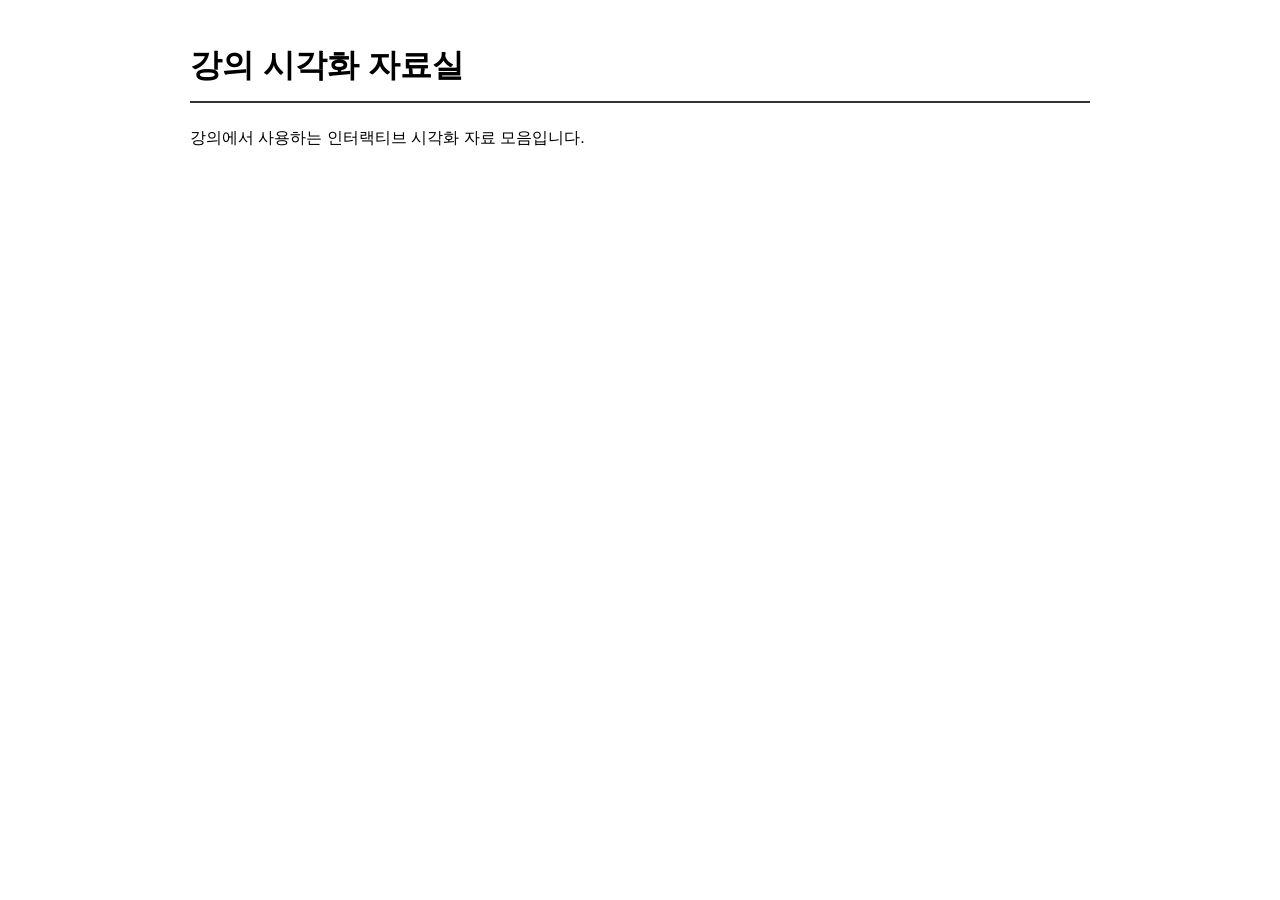
==== index.html @ 5ba2ddb5 "Initial site skeleton" ====
<!DOCTYPE html>
<html lang="ko">
<head>
<meta charset="UTF-8">
<meta name="viewport" content="width=device-width, initial-scale=1.0">
<title>강의 시각화 자료실</title>
<style>
  body { font-family: -apple-system, sans-serif; max-width: 900px; margin: 40px auto; padding: 0 20px; line-height: 1.6; }
  h1 { border-bottom: 2px solid #333; padding-bottom: 10px; }
  .card-grid { display: grid; grid-template-columns: repeat(auto-fill, minmax(220px, 1fr)); gap: 16px; margin-top: 24px; }
  .card { border: 1px solid #ddd; border-radius: 8px; padding: 16px; text-decoration: none; color: inherit; }
  .card:hover { background: #f5f5f5; }
</style>
</head>
<body>
  <h1>강의 시각화 자료실</h1>
  <p>강의에서 사용하는 인터랙티브 시각화 자료 모음입니다.</p>
  <div class="card-grid">
    <!-- 자료 추가 시 여기에 카드 추가 -->
  </div>
</body>
</html>
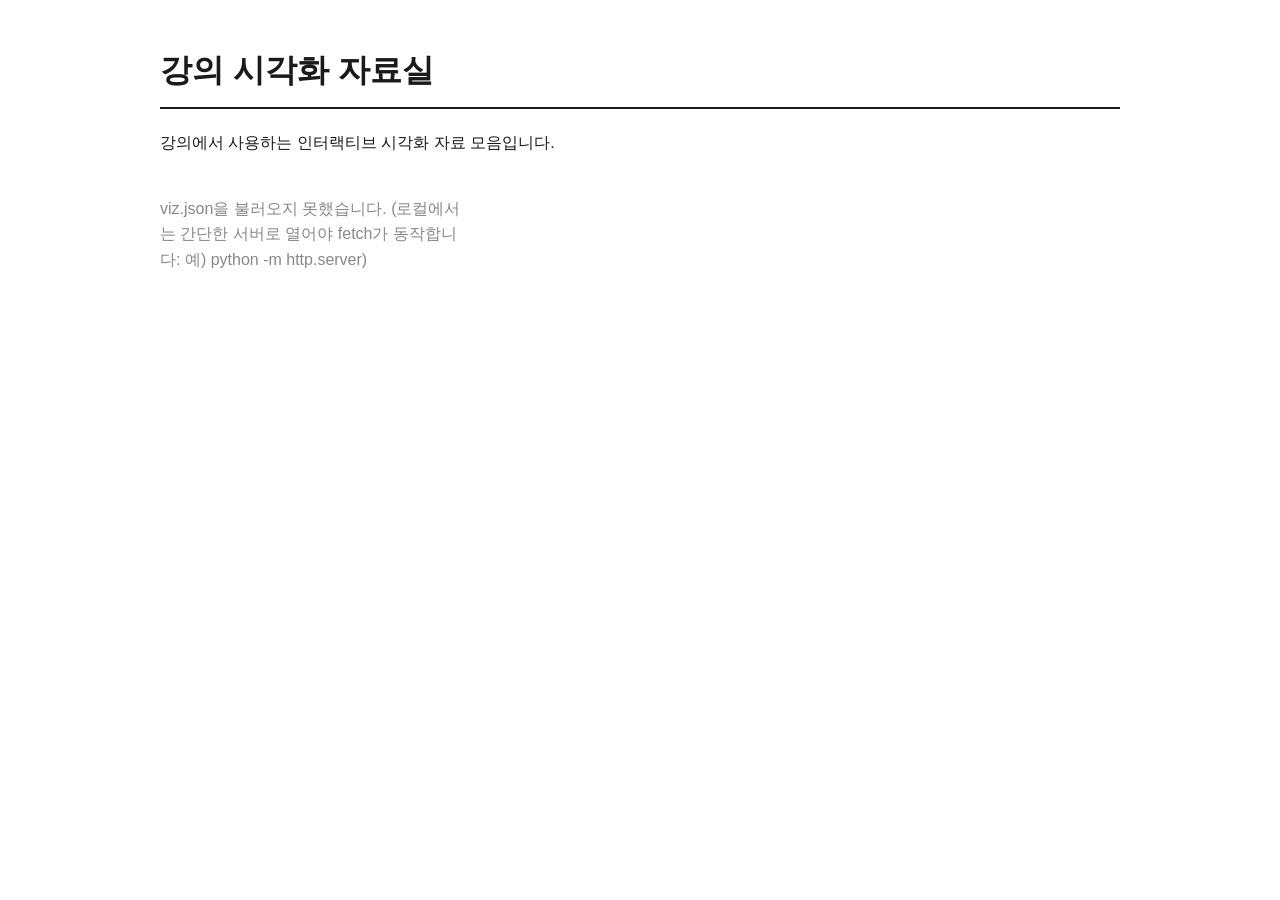
==== commit 8daf8c62: "기초 공사: 공통 스타일/네비, viz.json 매니페스트, 템플릿, CLAUDE.md" ====
--- a/index.html
+++ b/index.html
@@ -4,19 +4,33 @@
 <meta charset="UTF-8">
 <meta name="viewport" content="width=device-width, initial-scale=1.0">
 <title>강의 시각화 자료실</title>
-<style>
-  body { font-family: -apple-system, sans-serif; max-width: 900px; margin: 40px auto; padding: 0 20px; line-height: 1.6; }
-  h1 { border-bottom: 2px solid #333; padding-bottom: 10px; }
-  .card-grid { display: grid; grid-template-columns: repeat(auto-fill, minmax(220px, 1fr)); gap: 16px; margin-top: 24px; }
-  .card { border: 1px solid #ddd; border-radius: 8px; padding: 16px; text-decoration: none; color: inherit; }
-  .card:hover { background: #f5f5f5; }
-</style>
+<link rel="stylesheet" href="common/style.css">
 </head>
 <body>
   <h1>강의 시각화 자료실</h1>
   <p>강의에서 사용하는 인터랙티브 시각화 자료 모음입니다.</p>
-  <div class="card-grid">
-    <!-- 자료 추가 시 여기에 카드 추가 -->
-  </div>
+  <div class="card-grid" id="card-grid"></div>
+
+  <script>
+    fetch("viz.json")
+      .then(res => res.json())
+      .then(items => {
+        const grid = document.getElementById("card-grid");
+        if (!items.length) {
+          grid.innerHTML = '<p style="color:#888;">아직 등록된 시각화가 없습니다.</p>';
+          return;
+        }
+        grid.innerHTML = items.map(item => `
+          <a class="card" href="${item.path}">
+            <h3>${item.title}</h3>
+            <p>${item.description}</p>
+          </a>
+        `).join("");
+      })
+      .catch(() => {
+        document.getElementById("card-grid").innerHTML =
+          '<p style="color:#888;">viz.json을 불러오지 못했습니다. (로컬에서는 간단한 서버로 열어야 fetch가 동작합니다: 예) python -m http.server)</p>';
+      });
+  </script>
 </body>
 </html>
--- a/common/style.css
+++ b/common/style.css
@@ -0,0 +1,91 @@
+:root {
+  --bg: #ffffff;
+  --text: #1a1a1a;
+  --muted: #666666;
+  --border: #dddddd;
+  --accent: #2b6cb0;
+  --card-hover: #f5f5f5;
+}
+
+* { box-sizing: border-box; }
+
+body {
+  font-family: -apple-system, BlinkMacSystemFont, "Segoe UI", "Noto Sans KR", sans-serif;
+  max-width: 1000px;
+  margin: 0 auto;
+  padding: 24px 20px 60px;
+  line-height: 1.6;
+  color: var(--text);
+  background: var(--bg);
+}
+
+h1 { border-bottom: 2px solid var(--text); padding-bottom: 10px; }
+
+a { color: var(--accent); }
+
+/* 메인 페이지 카드 그리드 */
+.card-grid {
+  display: grid;
+  grid-template-columns: repeat(auto-fill, minmax(240px, 1fr));
+  gap: 16px;
+  margin-top: 24px;
+}
+
+.card {
+  display: block;
+  border: 1px solid var(--border);
+  border-radius: 10px;
+  padding: 18px;
+  text-decoration: none;
+  color: inherit;
+  transition: background 0.15s, border-color 0.15s;
+}
+
+.card:hover {
+  background: var(--card-hover);
+  border-color: var(--accent);
+}
+
+.card h3 { margin: 0 0 6px; font-size: 1.05rem; }
+.card p { margin: 0; color: var(--muted); font-size: 0.9rem; }
+
+/* 개별 viz 페이지 상단 네비게이션 */
+.viz-nav {
+  margin-bottom: 20px;
+}
+
+.viz-nav a {
+  display: inline-block;
+  text-decoration: none;
+  font-size: 0.9rem;
+  color: var(--muted);
+  border: 1px solid var(--border);
+  border-radius: 6px;
+  padding: 6px 12px;
+}
+
+.viz-nav a:hover {
+  color: var(--accent);
+  border-color: var(--accent);
+}
+
+/* viz 페이지 컨트롤(슬라이더/버튼) 영역 */
+.controls {
+  display: flex;
+  flex-wrap: wrap;
+  gap: 16px;
+  align-items: center;
+  margin: 16px 0;
+  padding: 14px;
+  border: 1px solid var(--border);
+  border-radius: 8px;
+  background: #fafafa;
+}
+
+.controls label { font-size: 0.9rem; color: var(--muted); }
+
+.viz-canvas {
+  border: 1px solid var(--border);
+  border-radius: 8px;
+  margin-top: 16px;
+}
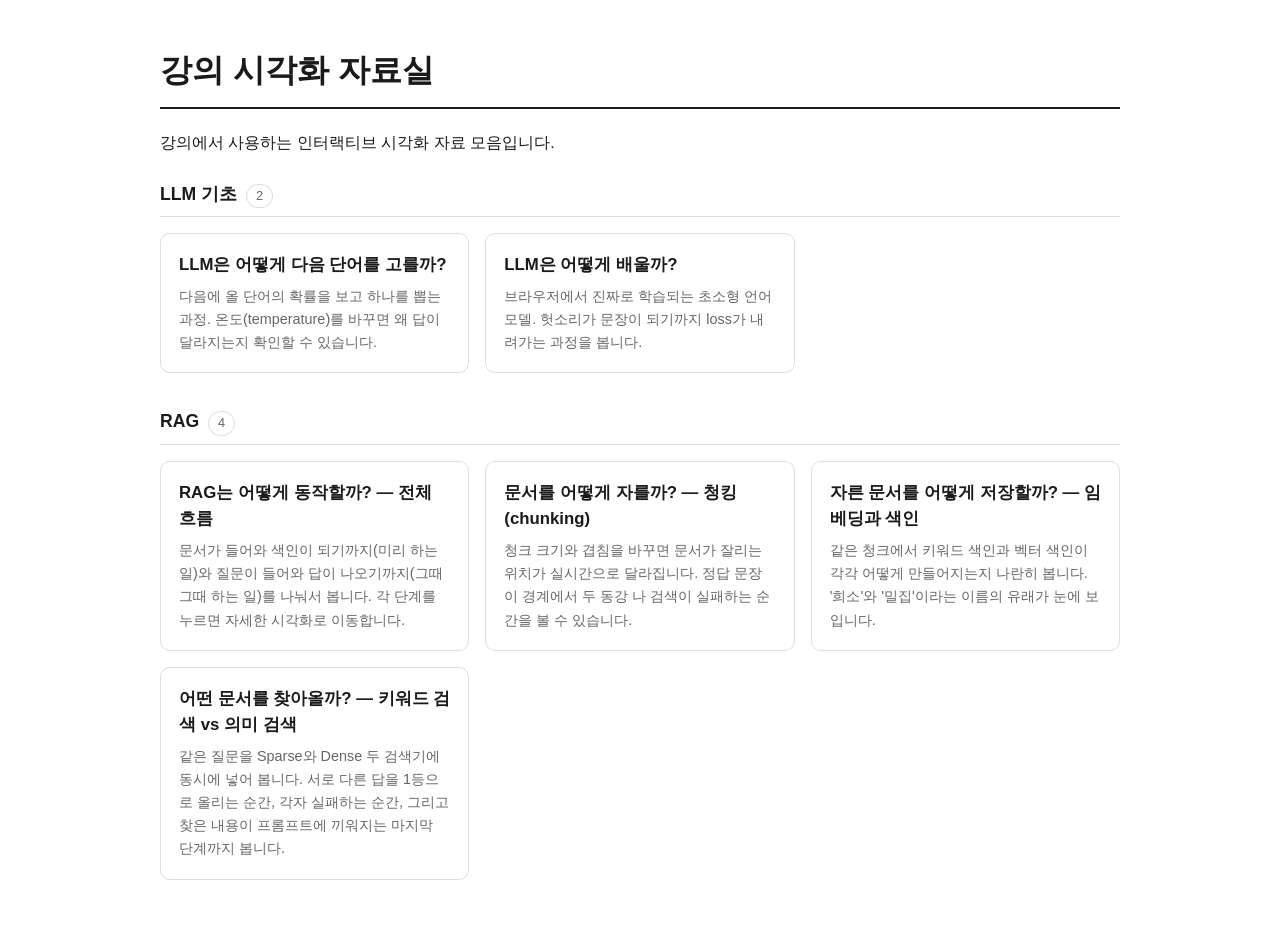
==== commit 23622aa8: "RAG 파이프라인 시각화 4종 추가 + 메인 카테고리 분류 청킹 -> 임베딩/색인 -> 검색/생성 단계를 페이지별로 나누고, 전체 흐름도 페이지를 목차 겸 입구로 둠.  - viz" ====
--- a/index.html
+++ b/index.html
@@ -9,26 +9,46 @@
 <body>
   <h1>강의 시각화 자료실</h1>
   <p>강의에서 사용하는 인터랙티브 시각화 자료 모음입니다.</p>
-  <div class="card-grid" id="card-grid"></div>
+  <div id="catalog"></div>
 
   <script>
     fetch("viz.json")
       .then(res => res.json())
       .then(items => {
-        const grid = document.getElementById("card-grid");
+        const root = document.getElementById("catalog");
         if (!items.length) {
-          grid.innerHTML = '<p style="color:#888;">아직 등록된 시각화가 없습니다.</p>';
+          root.innerHTML = '<p style="color:#888;">아직 등록된 시각화가 없습니다.</p>';
           return;
         }
-        grid.innerHTML = items.map(item => `
+
+        // category별로 묶는다. Map은 넣은 순서를 지키므로 viz.json에 적은 순서가 그대로 유지된다.
+        // category가 없는 항목도 그냥 "기타"로 들어가 카드가 사라지지 않는다.
+        const groups = new Map();
+        for (const item of items) {
+          const key = item.category || "기타";
+          if (!groups.has(key)) groups.set(key, []);
+          groups.get(key).push(item);
+        }
+
+        const cards = list => list.map(item => `
           <a class="card" href="${item.path}">
             <h3>${item.title}</h3>
             <p>${item.description}</p>
           </a>
         `).join("");
+
+        // 묶음이 하나뿐이면 제목을 달 이유가 없다 (예전처럼 그리드만 보인다)
+        root.innerHTML = groups.size <= 1
+          ? `<div class="card-grid">${cards(items)}</div>`
+          : [...groups].map(([name, list]) => `
+              <section class="cat">
+                <h2 class="cat-title">${name} <span class="cat-count">${list.length}</span></h2>
+                <div class="card-grid">${cards(list)}</div>
+              </section>
+            `).join("");
       })
       .catch(() => {
-        document.getElementById("card-grid").innerHTML =
+        document.getElementById("catalog").innerHTML =
           '<p style="color:#888;">viz.json을 불러오지 못했습니다. (로컬에서는 간단한 서버로 열어야 fetch가 동작합니다: 예) python -m http.server)</p>';
       });
   </script>
--- a/common/style.css
+++ b/common/style.css
@@ -23,6 +23,29 @@
 
 a { color: var(--accent); }
 
+/* 메인 페이지 카테고리 묶음 */
+.cat { margin-top: 34px; }
+.cat:first-child { margin-top: 24px; }
+
+.cat-title {
+  font-size: 1.1rem;
+  margin: 0 0 2px;
+  padding-bottom: 8px;
+  border-bottom: 1px solid var(--border);
+  display: flex;
+  align-items: baseline;
+  gap: 9px;
+}
+
+.cat-count {
+  font-size: 0.8rem;
+  font-weight: 400;
+  color: var(--muted);
+  border: 1px solid var(--border);
+  border-radius: 20px;
+  padding: 1px 9px;
+}
+
 /* 메인 페이지 카드 그리드 */
 .card-grid {
   display: grid;
@@ -30,6 +53,8 @@
   gap: 16px;
   margin-top: 24px;
 }
+
+.cat .card-grid { margin-top: 16px; }
 
 .card {
   display: block;
